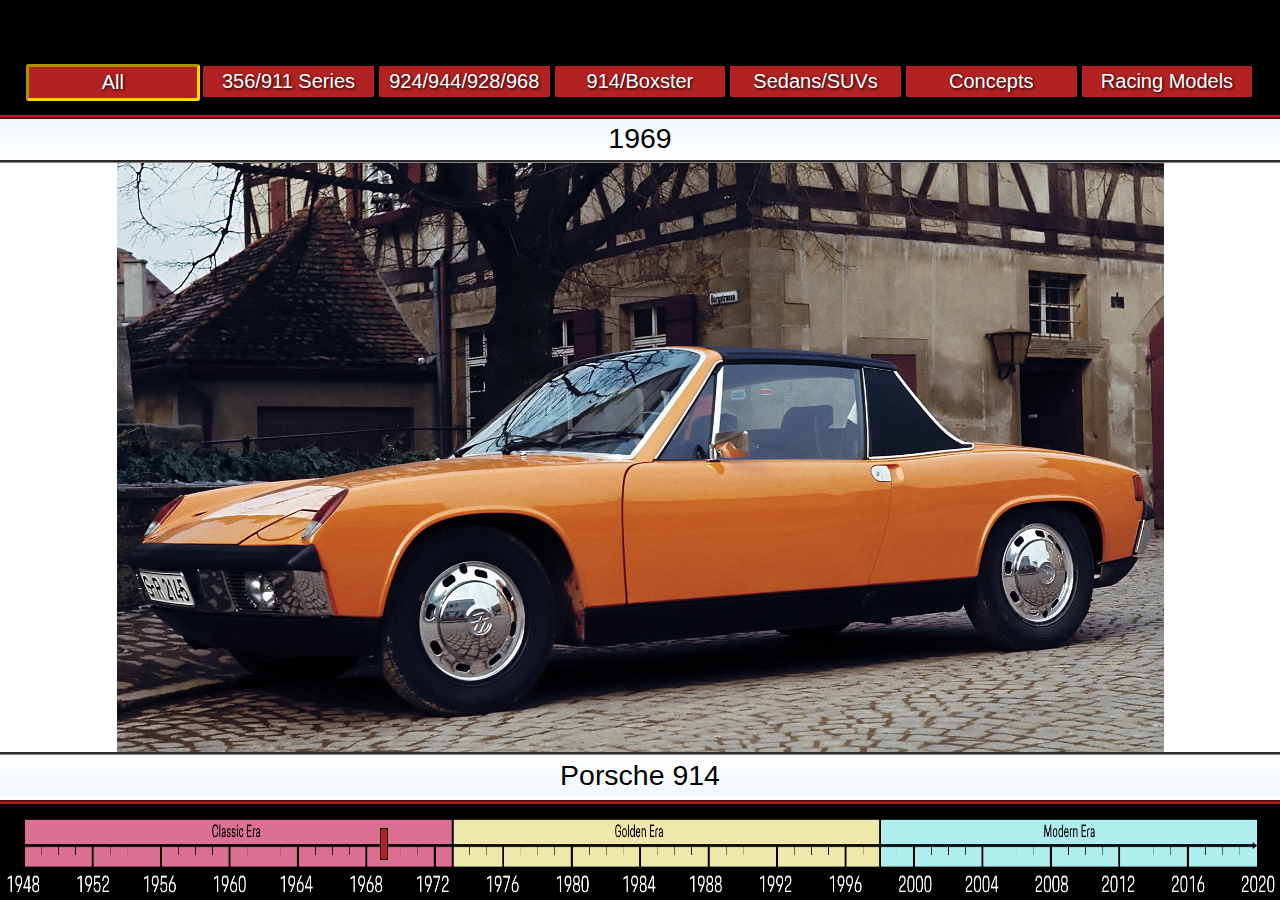
==== index.html @ e12a99b2 "Timeline works now! Also has UI fixes. Family buttons ontop left to do." ====
<!DOCTYPE html>
<html>
    <head>
        <title>GPRB Porsche Chronicle</title>
        <link rel="stylesheet" type="text/css" href="css/index.css">
        <script type="text/javascript" src="js/timeline.js"></script>
    </head>
    
    <body>
        <div class="nav">
            <div class="banner">
                
            </div>
            
            <div class="porsche-models">
                <ul class="nav-models">
                    <li class="porsche-model-family">
                        <a href="#"><span class="porscheButton selectedFamily" id="buttonAll"></span></a>
                    </li>
                    <li class="porsche-model-family">
                        <a href="#"><span class="porscheButton" id="button911"></span></a>
                    </li>
                    <li class="porsche-model-family">
                        <a href="#"><span class="porscheButton" id="button944"></span></a>
                    </li>
                    <li class="porsche-model-family">
                        <a href="#"><span class="porscheButton" id="buttonBoxster"></span></a>
                    </li>
                    <li class="porsche-model-family">
                        <a href="#"><span class="porscheButton" id="buttonSUVs"></span></a>
                    </li>
                    <li class="porsche-model-family">
                        <a href="#"><span class="porscheButton" id="buttonConcepts"></span></a>
                    </li>
                    <li class="porsche-model-family">
                        <a href="#"><span class="porscheButton" id="buttonRacing"></span></a>
                    </li>
                </ul>
            </div>
        </div>
        
        <div class="content">
             <div class="porscheName" id="porscheNameTop">
                 <p id="porscheYear"></p>
             </div>
             <div class="porscheThumbnail">
                 <div class="porscheImageContainer" id="porscheImageContainer">
                 </div>
             </div>
             <div class="porscheName" id="porscheNameBottom">
                 <div class="tableWrapper">
                     <p class="porscheArrowsLeft upArrows" id="arrowUp">▲</p><p class="porscheArrowsLeft downArrows" id="arrowDown">▼</p>
                     <p id="porscheModel"></p>
                     <p class="porscheArrowsRight upArrows" id="arrowUp">▲</p><p class="porscheArrowsRight downArrows" id="arrowDown">▼</p>
                 </div>
            </div>
        </div>
        
        <div class="bottomOfPage">
            <div class="slideContainer">
                <input type="range" min="0" max="72" value="0" class="slider" id="yearSelector">
            </div>
        </div>
    </body>
</html>
---- css/index.css ----
/* wide scale elements that cover the entire page */

html, body {
    height: 99.1%;
    max-width: 100%;
    min-height: 620px;
    min-width: 900px;
}

body {
    /*background-image: url("../images/gradient-bg.jpg");*/
    font-family: "Helvetica", "Arial", sans-serif;
    background: black;
    background-repeat: no-repeat;
    background-size: cover;
    padding: 0;
    margin: 0;
}

/* navbar and banner */

.nav {
    background-color: black;
    background-color: black;
    border-bottom: 4px ridge firebrick;
}

/* the ul is set to display: flex, and li set to display: table-cell with margin: auto. This is how the list spans 100% width on screen. */
.nav-models {
    display: flex;
    padding: 0 30px 0 30px;
    margin: 10px;
    list-style: none;
}

.nav-models li {
    display: table-cell;
    width: 14.2%;
    margin: 4px auto;
}

.nav-models li a {
    color: white;
    text-shadow: 1px 1px 3px black;
    text-decoration: none;
}

.banner {
    height: 50px;
    /*background-image: url("../images/gradient-bg.jpg");*/
    opacity: 95%;
}

.porsche-model-family .selectedFamily {
    border: 3px inset gold;
}

/* adds the names to the buttons at the top of the screen */

#buttonAll:before {
    content: "All";
}

#button911:before {
    content: "356/911 Series";
}

#button944:before {
    content: "924/944/928/968";
}

#buttonBoxster:before {
    content: "914/Boxster/Cayman";
}

#buttonSUVs:before {
    content: "Sedans/SUVs";
}

#buttonConcepts:before {
    content: "Porsche Concepts";
}

#buttonRacing:before {
    content: "Racing Models";
}

/* Porsche timeline */

.bottomOfPage {
    border-top: 4px groove firebrick;
    padding-top: 15px;
    margin-top: 0px;
}

.slideContainer {
    display: flex;
    width: 97%;
    height: 80px;
    min-height: 80px;
    max-height: 80px;
    margin: auto;
    background-image: url(../images/timeline.png);
    background-size: 100% 100%;
    background-repeat: no-repeat;
}

.slider {
    -webkit-appearance: none;
    appearance: none;
    width: 96.7%;
    height: 50px;
    outline: none;
    margin: auto;
    background: none;
    position: relative;
    bottom: 14px;
    -webkit-transition: .1s;
    transition: background .1s;
}

.slider:hover {
    background: rgba(1, 1, 1, 0.20);
}

/* this is the part of the slider you can click and move */
.slider::-webkit-slider-thumb {
    -webkit-appearance: none;
    appearance: none;
    width: 8px;
    height: 32px;
    margin-bottom: 1px;
    background: firebrick;
    cursor: pointer;
    border: 1px solid black;
}

.slider::-moz-range-thumb {
    width: 6px;
    height: 25px;
    background: firebrick;
    cursor: pointer;
}

.slider:hover::-webkit-slider-thumb {
    background: white;
    border: 1px solid white;
}

/* content area, the major visible part of the webpage */

.content {
    height: 77%;
    background-color: white;
}

.porscheThumbnail {
    height: 88%;
    margin: auto;
}

.porscheImageContainer {
    height: 98.9%;
    background-image: url("../images/911_997.jpg");
    background-size: contain;
    background-position: center;
    background-repeat: no-repeat;
    border-top: 3px groove gray;
    border-bottom: 3px groove gray;
}

.porscheName {
    display: flex;
    height: 6%;
    text-align: center;
    font-size: 1.78em;
    text-shadow: 1px 1px 3px white;
}

#porscheNameTop {
    background-image: linear-gradient(aliceblue, white);
}

#porscheNameBottom {
    background-image: linear-gradient(white, aliceblue);
}

.porscheName p {
    margin: 0;
    padding: 0;
}

#porscheYear {
    margin: auto;
    padding-bottom: 1px;
}

#porscheModel {
    display: inline-block;
    padding-top: 4px;
}

/* table items for the bottom bar of the content area */

.tableWrapper {
    margin: auto;
    display: table-cell;
    width: 1025px;
    height: 44px;
}

.tableWrapper .porscheArrowsLeft, .tableWrapper .porscheArrowsRight {
    background: lightgray;
    height: 85%;
}

.tableWrapper .porscheArrowsLeft {
    float: left;
    padding: 5px 10px 0 10px;
    margin: 0 20px 0 0;
}

.tableWrapper .porscheArrowsRight {
    float: right;
    padding: 5px 10px 0 10px;
    margin: 0 0 0 20px;
}

.upArrows, .downArrows {
    opacity: .4;
    -webkit-transition: .1s;
    transition: opacity .1s;
    display: none;
}

.upArrows:hover, .downArrows:hover {
    opacity: 1;
    cursor: pointer;
    background: gray;
}

.upArrows:active, .downArrows:active {
    transform: translateY(2px);
}

/* buttons and other smaller items */

.porscheButton {
    display: block;
    padding: 4px 0 4px 0;
    font-size: 1.25em;
    text-align: center;
    background: firebrick;
    border: 2px solid black;
    border-radius: 3px;
}

.porscheButton:hover {
    background-color: darkred;
    transform: translateY(2px);
}

.porscheButton:active {
    transform: translateY(4px);
}

/* media queries */
/* ones that adjust the central content based on current viewport height, the base one handles low verticality badly */
@media all and (max-height: 900px) {
    .porscheThumbnail {
        height: 87.5%;
    }
}

@media all and (max-height: 840px) {
    .porscheThumbnail {
        height: 88%;
    }
    .porscheName {
        height: 5.9%;
    }
    #porscheModel {
        padding-top: 4px;
    }
    .tableWrapper .porscheArrowsLeft, .tableWrapper .porscheArrowsRight {
        font-size: 0.88em;
        height: 74%;
    }
    .porscheName p {
        font-size: 0.9em;
    }
}

@media all and (max-height: 800px) {
    .porscheThumbnail {
        height: 87.5%;
    }
}

@media all and (max-height: 730px) {
    .porscheThumbnail {
        height: 88%;
    }
    .porscheName {
        height: 5.8%;
    }
    #porscheModel {
        padding-top: 0;
        transform: translateY(-2px);
    }
    .tableWrapper .porscheArrowsLeft, .tableWrapper .porscheArrowsRight {
        font-size: 0.75em;
        height: 85%;
    }
    .porscheName p {
        font-size: 0.8em;
    }
    .tableWrapper {
        height: 33px;
    }
}

@media all and (max-height: 660px) {
    .porscheThumbnail {
        height: 87.2%;
    }
}

/* ones that adjust content based on the screen's width */

@media all and (max-width: 1500px) {
    #buttonBoxster:before {
        content: "914/Boxster";
    }
}

@media all and (max-width: 1350px) {
    #buttonConcepts:before {
        content: "Concepts";
    }
    .nav-models {
        padding: 0 15px 0 15px;
    }
    .slideContainer {
        width: 100%;
    }
}

@media all and (max-width: 1250px) {
    #button911:before {
        content:"356/911";
    }
    #button944:before {
        content:"944/928";
    }
    #buttonSUVs:before {
        content:"Sedan/SUV";
    }
    #buttonRacing:before {
        content: "Racing";
    }
}
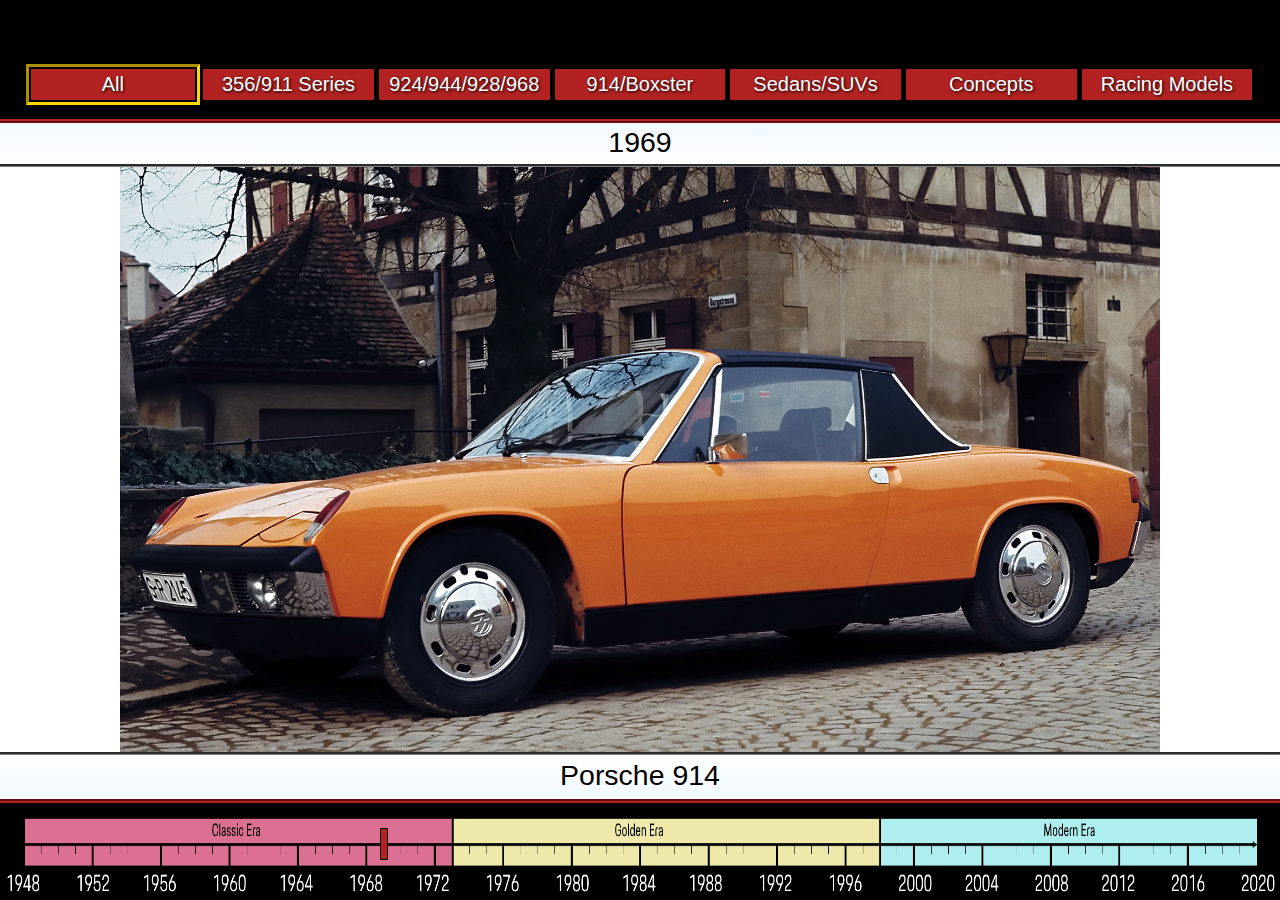
==== commit 0ad5db9d: "All UI elements now functional, added another 3 example cars." ====
--- a/index.html
+++ b/index.html
@@ -15,25 +15,25 @@
             <div class="porsche-models">
                 <ul class="nav-models">
                     <li class="porsche-model-family">
-                        <a href="#"><span class="porscheButton selectedFamily" id="buttonAll"></span></a>
+                        <p class="porscheFamilyButton selectedFamily" id="all"><span class="porscheButton" id="buttonAll"></span></p>
                     </li>
                     <li class="porsche-model-family">
-                        <a href="#"><span class="porscheButton" id="button911"></span></a>
+                        <p class="porscheFamilyButton" id="911"><span class="porscheButton" id="button911"></span></p>
                     </li>
                     <li class="porsche-model-family">
-                        <a href="#"><span class="porscheButton" id="button944"></span></a>
+                        <p class="porscheFamilyButton" id="944"><span class="porscheButton" id="button944"></span></p>
                     </li>
                     <li class="porsche-model-family">
-                        <a href="#"><span class="porscheButton" id="buttonBoxster"></span></a>
+                        <p class="porscheFamilyButton" id="boxster"><span class="porscheButton" id="buttonBoxster"></span></p>
                     </li>
                     <li class="porsche-model-family">
-                        <a href="#"><span class="porscheButton" id="buttonSUVs"></span></a>
+                        <p class="porscheFamilyButton" id="suv"><span class="porscheButton" id="buttonSUVs"></span></p>
                     </li>
                     <li class="porsche-model-family">
-                        <a href="#"><span class="porscheButton" id="buttonConcepts"></span></a>
+                        <p class="porscheFamilyButton" id="concept"><span class="porscheButton" id="buttonConcepts"></span></p>
                     </li>
                     <li class="porsche-model-family">
-                        <a href="#"><span class="porscheButton" id="buttonRacing"></span></a>
+                        <p class="porscheFamilyButton" id="racing"><span class="porscheButton" id="buttonRacing"></span></p>
                     </li>
                 </ul>
             </div>
@@ -49,9 +49,9 @@
              </div>
              <div class="porscheName" id="porscheNameBottom">
                  <div class="tableWrapper">
-                     <p class="porscheArrowsLeft upArrows" id="arrowUp">▲</p><p class="porscheArrowsLeft downArrows" id="arrowDown">▼</p>
+                     <p class="porscheArrowsLeft downArrows" id="arrowDown">▼</p><p class="porscheArrowsLeft upArrows" id="arrowUp">▲</p>
                      <p id="porscheModel"></p>
-                     <p class="porscheArrowsRight upArrows" id="arrowUp">▲</p><p class="porscheArrowsRight downArrows" id="arrowDown">▼</p>
+                     <p class="porscheArrowsRight downArrows" id="arrowDown">▼</p><p class="porscheArrowsRight upArrows" id="arrowUp">▲</p>
                  </div>
             </div>
         </div>
--- a/css/index.css
+++ b/css/index.css
@@ -39,20 +39,18 @@
     margin: 4px auto;
 }
 
-.nav-models li a {
+.nav-models li p {
     color: white;
     text-shadow: 1px 1px 3px black;
     text-decoration: none;
+    margin: 0;
+    margin-top: 3px;
 }
 
 .banner {
     height: 50px;
     /*background-image: url("../images/gradient-bg.jpg");*/
     opacity: 95%;
-}
-
-.porsche-model-family .selectedFamily {
-    border: 3px inset gold;
 }
 
 /* adds the names to the buttons at the top of the screen */
@@ -121,6 +119,7 @@
 
 .slider:hover {
     background: rgba(1, 1, 1, 0.20);
+    cursor: pointer;
 }
 
 /* this is the part of the slider you can click and move */
@@ -150,7 +149,7 @@
 /* content area, the major visible part of the webpage */
 
 .content {
-    height: 77%;
+    height: 76.5%;
     background-color: white;
 }
 
@@ -257,11 +256,24 @@
 
 .porscheButton:hover {
     background-color: darkred;
+}
+
+.porscheFamilyButton:hover {
     transform: translateY(2px);
-}
-
-.porscheButton:active {
+    cursor: pointer;
+}
+
+.porscheFamilyButton:active {
     transform: translateY(4px);
+}
+
+.porsche-model-family .selectedFamily {
+    border: 3px inset gold;
+    margin-top: 0;
+}
+
+.porsche-model-family .selectedFamily:active {
+    border: 3px inset goldenrod;
 }
 
 /* media queries */
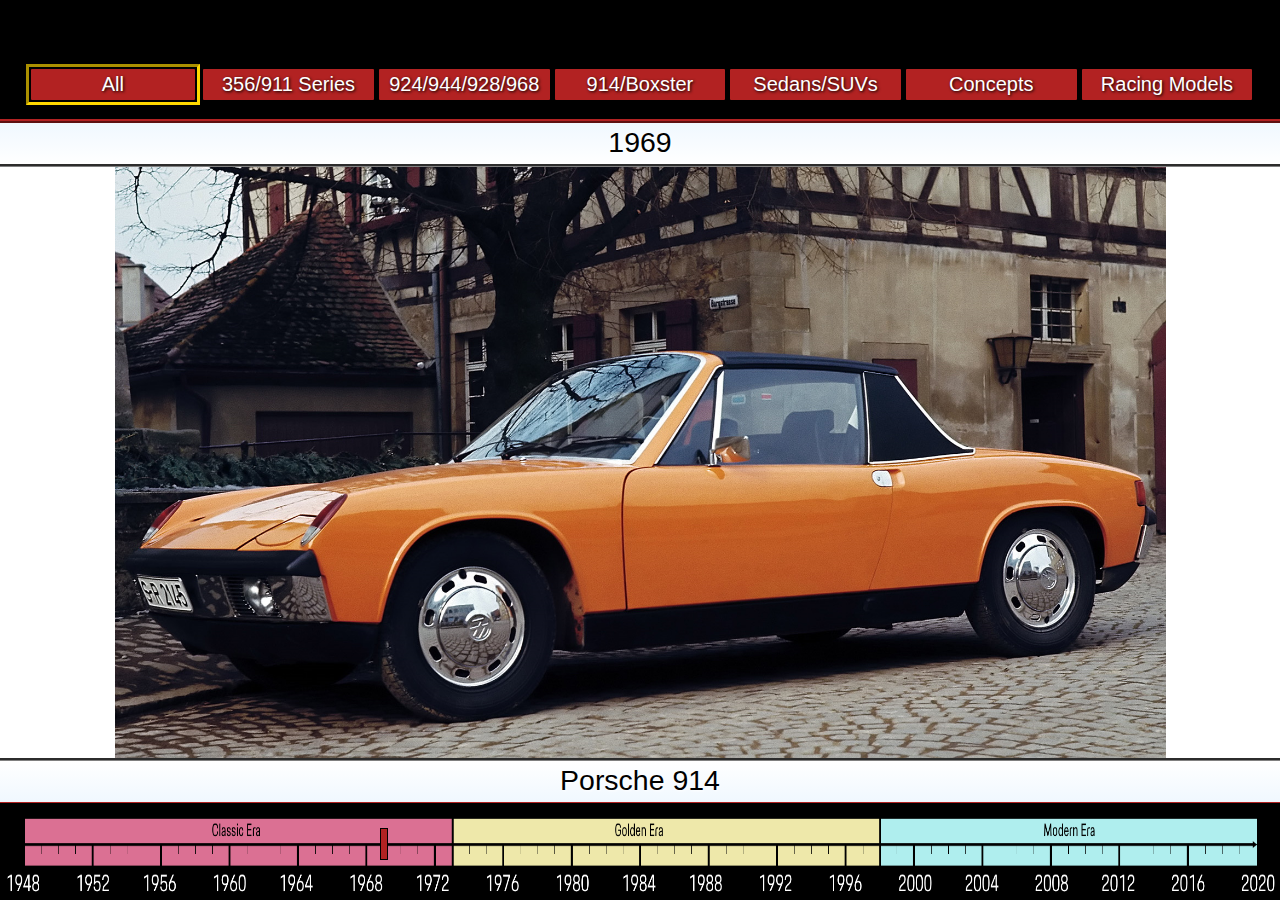
==== commit 6d0ec735: "Parts of code refactored, the up/down buttons now function intuitively. 6+ hours of animating has le" ====
--- a/index.html
+++ b/index.html
@@ -5,13 +5,13 @@
         <link rel="stylesheet" type="text/css" href="css/index.css">
         <script type="text/javascript" src="js/timeline.js"></script>
     </head>
-    
+
     <body>
         <div class="nav">
             <div class="banner">
-                
+
             </div>
-            
+
             <div class="porsche-models">
                 <ul class="nav-models">
                     <li class="porsche-model-family">
@@ -38,24 +38,30 @@
                 </ul>
             </div>
         </div>
-        
+
         <div class="content">
-             <div class="porscheName" id="porscheNameTop">
-                 <p id="porscheYear"></p>
-             </div>
-             <div class="porscheThumbnail">
-                 <div class="porscheImageContainer" id="porscheImageContainer">
-                 </div>
-             </div>
-             <div class="porscheName" id="porscheNameBottom">
-                 <div class="tableWrapper">
-                     <p class="porscheArrowsLeft downArrows" id="arrowDown">▼</p><p class="porscheArrowsLeft upArrows" id="arrowUp">▲</p>
-                     <p id="porscheModel"></p>
-                     <p class="porscheArrowsRight downArrows" id="arrowDown">▼</p><p class="porscheArrowsRight upArrows" id="arrowUp">▲</p>
-                 </div>
+            <div class="porscheName" id="porscheNameTop">
+                <p id="porscheYear"></p>
+            </div>
+            <div class="porscheThumbnail">
+                <div class="porscheImageContainer" id="porscheImageContainer">
+                </div>
+            </div>
+            <div class="porscheName" id="porscheNameBottom">
+                <div class="tableWrapper">
+                    <div id="arrowsContainerLeft">
+                        <p class="porscheArrowsLeft downArrows" id="arrowDown">▼</p>
+                        <p class="porscheArrowsLeft upArrows" id="arrowUp">▲</p>
+                    </div>
+                    <p id="porscheModel"></p>
+                    <div id="arrowsContainerRight">
+                        <p class="porscheArrowsRight downArrows" id="arrowDown">▼</p>
+                        <p class="porscheArrowsRight upArrows" id="arrowUp">▲</p>
+                    </div>
+                </div>
             </div>
         </div>
-        
+
         <div class="bottomOfPage">
             <div class="slideContainer">
                 <input type="range" min="0" max="72" value="0" class="slider" id="yearSelector">
--- a/css/index.css
+++ b/css/index.css
@@ -4,7 +4,7 @@
     height: 99.1%;
     max-width: 100%;
     min-height: 620px;
-    min-width: 900px;
+    min-width: 1075px;
 }
 
 body {
@@ -146,26 +146,42 @@
     border: 1px solid white;
 }
 
+.slider:active::-webkit-slider-thumb {
+    background: lightgray;
+    border: 1px solid firebrick;
+}
+
 /* content area, the major visible part of the webpage */
 
 .content {
     height: 76.5%;
     background-color: white;
+    position: relative;
 }
 
 .porscheThumbnail {
-    height: 88%;
-    margin: auto;
+    height: 87.15%;
+    display: flex;
+    justify-content: center;
+    align-items: center;
+    border-top: 3px groove gray;
+    border-bottom: 3px groove gray;
 }
 
 .porscheImageContainer {
-    height: 98.9%;
+    height: 100%;
+    width: 100%;
+    position: relative;
     background-image: url("../images/911_997.jpg");
     background-size: contain;
     background-position: center;
     background-repeat: no-repeat;
-    border-top: 3px groove gray;
-    border-bottom: 3px groove gray;
+    left: 0%;
+    -webkit-transition: left 1.4s ease-in;
+    -moz-transition: left 1.4s ease-in;
+    -ms-transition: left 1.4s ease-in;
+    -o-transition: left 1.4s ease-in;
+    transition: left 1.4s ease-in;
 }
 
 .porscheName {
@@ -174,6 +190,12 @@
     text-align: center;
     font-size: 1.78em;
     text-shadow: 1px 1px 3px white;
+    -webkit-transition: opacity 1.4s ease-in;
+    -moz-transition: opacity 1.4s ease-in;
+    -ms-transition: opacity 1.4s ease-in;
+    -o-transition: opacity 1.4s ease-in;
+    transition: opacity 1.4s ease-in;
+    opacity: 1;
 }
 
 #porscheNameTop {
@@ -196,7 +218,21 @@
 
 #porscheModel {
     display: inline-block;
-    padding-top: 4px;
+    padding-top: 3px;
+}
+
+/* content area animations for the image and text */
+
+.animationImageThrowLeft {
+    left: -101%;
+}
+
+.animationImageThrowRight {
+    left: 101%;
+}
+
+.animationTextThrow {
+    opacity: 0;
 }
 
 /* table items for the bottom bar of the content area */
@@ -208,20 +244,33 @@
     height: 44px;
 }
 
+#arrowsContainerLeft, #arrowsContainerRight {
+    height: 44px;
+}
+
+#arrowsContainerLeft {
+    float: left;
+}
+
+#arrowsContainerRight {
+    float: right;
+}
+
 .tableWrapper .porscheArrowsLeft, .tableWrapper .porscheArrowsRight {
+    display: none;
     background: lightgray;
     height: 85%;
 }
 
 .tableWrapper .porscheArrowsLeft {
     float: left;
-    padding: 5px 10px 0 10px;
+    padding: 4px 10px 0 10px;
     margin: 0 20px 0 0;
 }
 
 .tableWrapper .porscheArrowsRight {
     float: right;
-    padding: 5px 10px 0 10px;
+    padding: 4px 10px 0 10px;
     margin: 0 0 0 20px;
 }
 
@@ -282,6 +331,11 @@
     .porscheThumbnail {
         height: 87.5%;
     }
+    .tableWrapper {
+        width: 75%;
+        max-width: 1025px;
+        min-width: 900px; 
+    }
 }
 
 @media all and (max-height: 840px) {
@@ -320,6 +374,9 @@
         padding-top: 0;
         transform: translateY(-2px);
     }
+    #arrowsContainerLeft, #arrowsContainerRight {
+        height: 33px;
+    }
     .tableWrapper .porscheArrowsLeft, .tableWrapper .porscheArrowsRight {
         font-size: 0.75em;
         height: 85%;
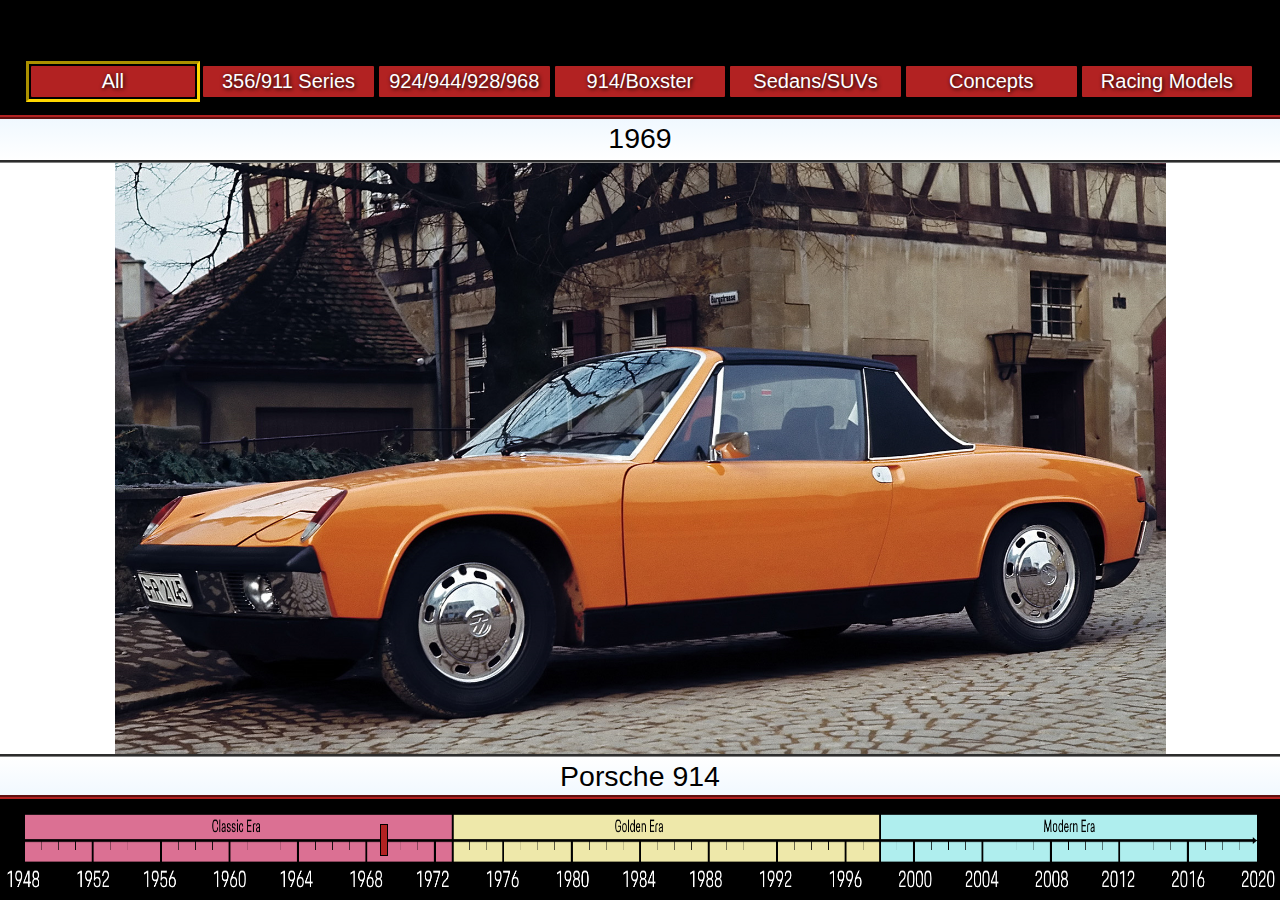
==== commit 46bb5e57: "Upgraded UI, Refactored loadPorsches and .draw() functions." ====
--- a/index.html
+++ b/index.html
@@ -44,19 +44,18 @@
                 <p id="porscheYear"></p>
             </div>
             <div class="porscheThumbnail">
-                <div class="porscheImageContainer" id="porscheImageContainer">
-                </div>
+                <div class="porscheImageContainer" id="porscheImageContainer"></div>
             </div>
             <div class="porscheName" id="porscheNameBottom">
                 <div class="tableWrapper">
                     <div id="arrowsContainerLeft">
-                        <p class="porscheArrowsLeft downArrows" id="arrowDown">▼</p>
-                        <p class="porscheArrowsLeft upArrows" id="arrowUp">▲</p>
+                        <p class="porscheArrowsLeft downArrows" id="arrowDown">&#11206</p>
+                        <p class="porscheArrowsLeft upArrows" id="arrowUp">&#11205</p>
                     </div>
                     <p id="porscheModel"></p>
                     <div id="arrowsContainerRight">
-                        <p class="porscheArrowsRight downArrows" id="arrowDown">▼</p>
-                        <p class="porscheArrowsRight upArrows" id="arrowUp">▲</p>
+                        <p class="porscheArrowsRight downArrows" id="arrowDown">&#11206</p>
+                        <p class="porscheArrowsRight upArrows" id="arrowUp">&#11205</p>
                     </div>
                 </div>
             </div>
--- a/css/index.css
+++ b/css/index.css
@@ -30,6 +30,7 @@
     display: flex;
     padding: 0 30px 0 30px;
     margin: 10px;
+    margin-bottom: 11px;
     list-style: none;
 }
 
@@ -41,10 +42,9 @@
 
 .nav-models li p {
     color: white;
-    text-shadow: 1px 1px 3px black;
+    text-shadow: 1px 1px 4px black;
     text-decoration: none;
     margin: 0;
-    margin-top: 3px;
 }
 
 .banner {
@@ -144,11 +144,13 @@
 .slider:hover::-webkit-slider-thumb {
     background: white;
     border: 1px solid white;
+    box-shadow: 0 0 16px white;
 }
 
 .slider:active::-webkit-slider-thumb {
-    background: lightgray;
-    border: 1px solid firebrick;
+    background: sienna;
+    border: 1px solid black;
+    box-shadow: 0 0 2px black;
 }
 
 /* content area, the major visible part of the webpage */
@@ -156,7 +158,6 @@
 .content {
     height: 76.5%;
     background-color: white;
-    position: relative;
 }
 
 .porscheThumbnail {
@@ -242,6 +243,7 @@
     display: table-cell;
     width: 1025px;
     height: 44px;
+    overflow: hidden;
 }
 
 #arrowsContainerLeft, #arrowsContainerRight {
@@ -256,39 +258,44 @@
     float: right;
 }
 
-.tableWrapper .porscheArrowsLeft, .tableWrapper .porscheArrowsRight {
-    display: none;
+.tableWrapper .porscheArrowsLeft {
+    float: left;
+    margin: 0 20px 0 0;
+}
+
+.tableWrapper .porscheArrowsRight {
+    float: right;
+    margin: 0 0 0 20px;
+}
+
+.tableWrapper .upArrows, .tableWrapper .downArrows {
+    opacity: .4;
     background: lightgray;
     height: 85%;
-}
-
-.tableWrapper .porscheArrowsLeft {
-    float: left;
-    padding: 4px 10px 0 10px;
-    margin: 0 20px 0 0;
-}
-
-.tableWrapper .porscheArrowsRight {
-    float: right;
-    padding: 4px 10px 0 10px;
-    margin: 0 0 0 20px;
-}
-
-.upArrows, .downArrows {
-    opacity: .4;
+    display: block;
+    margin-top: -5px;
+    font-size: 1.25em;
     -webkit-transition: .1s;
     transition: opacity .1s;
-    display: none;
+}
+
+.tableWrapper .upArrows {
+    padding: 5px 10px 4px 10px;
+}
+
+.tableWrapper .downArrows {
+    padding: 0 10px 9px 10px;
 }
 
 .upArrows:hover, .downArrows:hover {
     opacity: 1;
     cursor: pointer;
-    background: gray;
+    background: silver;
 }
 
 .upArrows:active, .downArrows:active {
     transform: translateY(2px);
+    background: dimgray;
 }
 
 /* buttons and other smaller items */
@@ -301,28 +308,51 @@
     background: firebrick;
     border: 2px solid black;
     border-radius: 3px;
+    -webkit-transition: all 0.15s ease-out;
+    -moz-transition: all 0.15s ease-out;
+    -ms-transition: all 0.15s ease-out;
+    -o-transition: all 0.15s ease-out;
+    transition: all 0.15s ease-out;
 }
 
 .porscheButton:hover {
-    background-color: darkred;
-}
-
-.porscheFamilyButton:hover {
+    background: rgb(255,238,0);
+    box-shadow: 0 0 7px white;
+    letter-spacing: 0.6px;
+    cursor: pointer;
+}
+
+.porscheButton:active {
+    background: sienna;
+    box-shadow: 0 0 0 white;
+    letter-spacing: 0.6px;
+    -webkit-transition: none;
+    -moz-transition: none;
+    -ms-transition: none;
+    -o-transition: none;
+    transition: none;
+}
+
+.porscheFamilyButton:active {
     transform: translateY(2px);
-    cursor: pointer;
-}
-
-.porscheFamilyButton:active {
-    transform: translateY(4px);
+}
+
+.porsche-model-family {
+    height: 36px;
+    -webkit-transition: width 0.2s ease-in;
+    -moz-transition: width 0.2s ease-in;
+    -ms-transition: width 0.2s ease-in;
+    -o-transition: width 0.2s ease-in;
+    transition: width 0.2s ease-in;
 }
 
 .porsche-model-family .selectedFamily {
     border: 3px inset gold;
-    margin-top: 0;
+    margin-top: -3px;
 }
 
 .porsche-model-family .selectedFamily:active {
-    border: 3px inset goldenrod;
+    border: 3px inset darkgoldenrod;
 }
 
 /* media queries */
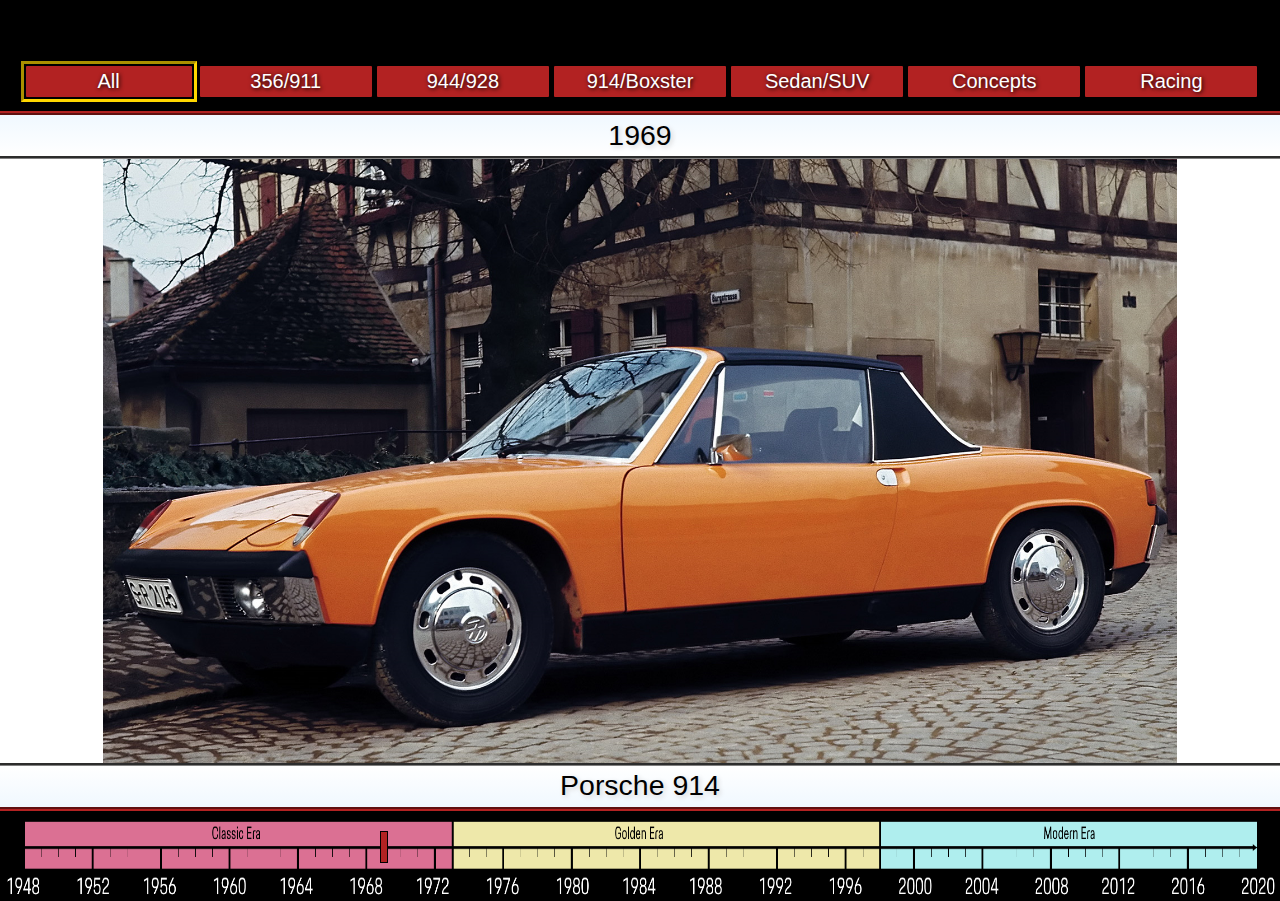
==== commit d96c1b87: "Numerous CSS improvements in the bottom navigation bars." ====
--- a/index.html
+++ b/index.html
@@ -60,6 +60,9 @@
                 </div>
             </div>
         </div>
+        
+        <div class="bottomBorderLine">
+        </div>
 
         <div class="bottomOfPage">
             <div class="slideContainer">
--- a/css/index.css
+++ b/css/index.css
@@ -30,7 +30,7 @@
     display: flex;
     padding: 0 30px 0 30px;
     margin: 10px;
-    margin-bottom: 11px;
+    margin-bottom: 7px;
     list-style: none;
 }
 
@@ -84,12 +84,6 @@
 }
 
 /* Porsche timeline */
-
-.bottomOfPage {
-    border-top: 4px groove firebrick;
-    padding-top: 15px;
-    margin-top: 0px;
-}
 
 .slideContainer {
     display: flex;
@@ -113,8 +107,11 @@
     background: none;
     position: relative;
     bottom: 14px;
-    -webkit-transition: .1s;
-    transition: background .1s;
+    -webkit-transition: background 0.15s ease-out;
+    -moz-transition: background 0.15s ease-out;
+    -ms-transition: background 0.15s ease-out;
+    -o-transition: background 0.15s ease-out;
+    transition: background 0.15s ease-out;
 }
 
 .slider:hover {
@@ -132,36 +129,58 @@
     background: firebrick;
     cursor: pointer;
     border: 1px solid black;
+    -webkit-transition: all 0.15s ease-out;
+    -moz-transition: all 0.15s ease-out;
+    -ms-transition: all 0.15s ease-out;
+    -o-transition: all 0.15s ease-out;
+    transition: all 0.15s ease-out;
 }
 
 .slider::-moz-range-thumb {
-    width: 6px;
-    height: 25px;
+    -webkit-appearance: none;
+    appearance: none;
+    width: 8px;
+    height: 32px;
+    margin-bottom: 1px;
     background: firebrick;
     cursor: pointer;
+    border: 1px solid black;
+    -webkit-transition: all 0.15s ease-out;
+    -moz-transition: all 0.15s ease-out;
+    -ms-transition: all 0.15s ease-out;
+    -o-transition: all 0.15s ease-out;
+    transition: all 0.15s ease-out;
 }
 
 .slider:hover::-webkit-slider-thumb {
     background: white;
     border: 1px solid white;
     box-shadow: 0 0 16px white;
+    transform: scale(1.08);
 }
 
 .slider:active::-webkit-slider-thumb {
     background: sienna;
     border: 1px solid black;
     box-shadow: 0 0 2px black;
+    transform: scale(1.0);
+    -webkit-transition: all 0s ease-out;
+    -moz-transition: all 0s ease-out;
+    -ms-transition: all 0s ease-out;
+    -o-transition: all 0s ease-out;
+    transition: all 0s ease-out;
 }
 
 /* content area, the major visible part of the webpage */
+/* Includes the car's image, the top bar with the car's model year, and the bottom vertical navigation bar/model name combo. */
 
 .content {
-    height: 76.5%;
+    height: 78%;
     background-color: white;
 }
 
 .porscheThumbnail {
-    height: 87.15%;
+    height: 87.5%;
     display: flex;
     justify-content: center;
     align-items: center;
@@ -187,16 +206,17 @@
 
 .porscheName {
     display: flex;
+    justify-content: center;
+    align-items: center;
     height: 6%;
-    text-align: center;
     font-size: 1.78em;
-    text-shadow: 1px 1px 3px white;
+    opacity: 1;
+    text-shadow: 2px 2px 5px lightgray;
     -webkit-transition: opacity 1.4s ease-in;
     -moz-transition: opacity 1.4s ease-in;
     -ms-transition: opacity 1.4s ease-in;
     -o-transition: opacity 1.4s ease-in;
     transition: opacity 1.4s ease-in;
-    opacity: 1;
 }
 
 #porscheNameTop {
@@ -207,19 +227,23 @@
     background-image: linear-gradient(white, aliceblue);
 }
 
-.porscheName p {
-    margin: 0;
-    padding: 0;
-}
-
-#porscheYear {
+#porscheYear, #porscheModel {
     margin: auto;
+}
+
+#porscheModel {
     padding-bottom: 1px;
 }
 
-#porscheModel {
-    display: inline-block;
-    padding-top: 3px;
+.bottomBorderLine {
+    height: 3px;
+    background: aliceblue;
+    border-bottom: 4px groove firebrick;
+}
+
+.bottomOfPage {
+    padding-top: 10px;
+    margin-top: 0px;
 }
 
 /* content area animations for the image and text */
@@ -237,65 +261,82 @@
 }
 
 /* table items for the bottom bar of the content area */
+/* The bottom bar displays the porsche's model name and vertical navigation buttons */
 
 .tableWrapper {
     margin: auto;
-    display: table-cell;
-    width: 1025px;
-    height: 44px;
+    display: flex;
+    justify-content: center;
+    align-items: center;
+    width: 54.5%;
+    min-width: 1024px;
+    height: 100%;
     overflow: hidden;
 }
 
+.tableWrapper .upArrows, .tableWrapper .downArrows {
+    display: block;
+    font-size: 1.36em;
+    margin: 0;
+    opacity: 0.4;
+    background: lightgray;
+    padding-left: 10px;
+    padding-right: 10px;
+    -webkit-transition: all 0.15s ease-out;
+    -moz-transition: all 0.15s ease-out;
+    -ms-transition: all 0.15s ease-out;
+    -o-transition: all 0.15s ease-out;
+    transition: all 0.15s ease-out;
+}
+
+.tableWrapper .upArrows {
+    padding-top: 5px;
+}
+
+.tableWrapper .downArrows {
+    padding-bottom: 7px;
+}
+
 #arrowsContainerLeft, #arrowsContainerRight {
-    height: 44px;
-}
-
-#arrowsContainerLeft {
+    display: flex;
+    justify-content: center;
+    align-items: center;
+    height: 100%;
+}
+
+#arrowsContainerLeft, .tableWrapper .porscheArrowsLeft {
     float: left;
 }
 
-#arrowsContainerRight {
+#arrowsContainerRight, .tableWrapper .porscheArrowsRight {
     float: right;
 }
 
-.tableWrapper .porscheArrowsLeft {
-    float: left;
-    margin: 0 20px 0 0;
-}
-
-.tableWrapper .porscheArrowsRight {
-    float: right;
-    margin: 0 0 0 20px;
-}
-
-.tableWrapper .upArrows, .tableWrapper .downArrows {
-    opacity: .4;
-    background: lightgray;
-    height: 85%;
-    display: block;
-    margin-top: -5px;
-    font-size: 1.25em;
-    -webkit-transition: .1s;
-    transition: opacity .1s;
-}
-
-.tableWrapper .upArrows {
-    padding: 5px 10px 4px 10px;
-}
-
-.tableWrapper .downArrows {
-    padding: 0 10px 9px 10px;
+#arrowsContainerLeft .upArrows, #arrowsContainerLeft .downArrows {
+    margin-right: 15px;
+    margin-left: 10px;
+}
+
+#arrowsContainerRight .upArrows, #arrowsContainerRight .downArrows {
+    margin-left: 15px;
+    margin-right: 10px;
 }
 
 .upArrows:hover, .downArrows:hover {
     opacity: 1;
     cursor: pointer;
+    transform: scale(1.1);
     background: silver;
 }
 
 .upArrows:active, .downArrows:active {
+    background: dimgray;
     transform: translateY(2px);
-    background: dimgray;
+    -webkit-transition: all 0s ease-out;
+    -moz-transition: all 0s ease-out;
+    -ms-transition: all 0s ease-out;
+    -o-transition: all 0s ease-out;
+    transition: all 0s ease-out;
 }
 
 /* buttons and other smaller items */
@@ -316,7 +357,7 @@
 }
 
 .porscheButton:hover {
-    background: rgb(255,238,0);
+    background: rgb(255,246,0);
     box-shadow: 0 0 7px white;
     letter-spacing: 0.6px;
     cursor: pointer;
@@ -357,83 +398,36 @@
 
 /* media queries */
 /* ones that adjust the central content based on current viewport height, the base one handles low verticality badly */
-@media all and (max-height: 900px) {
-    .porscheThumbnail {
-        height: 87.5%;
-    }
-    .tableWrapper {
-        width: 75%;
-        max-width: 1025px;
-        min-width: 900px; 
-    }
-}
-
 @media all and (max-height: 840px) {
-    .porscheThumbnail {
-        height: 88%;
-    }
-    .porscheName {
-        height: 5.9%;
-    }
-    #porscheModel {
-        padding-top: 4px;
-    }
-    .tableWrapper .porscheArrowsLeft, .tableWrapper .porscheArrowsRight {
-        font-size: 0.88em;
-        height: 74%;
-    }
+    .porscheName p {
+        font-size: 0.95em;
+    }
+}
+
+@media all and (max-height: 730px) {
     .porscheName p {
         font-size: 0.9em;
     }
 }
 
-@media all and (max-height: 800px) {
-    .porscheThumbnail {
-        height: 87.5%;
-    }
-}
-
-@media all and (max-height: 730px) {
-    .porscheThumbnail {
-        height: 88%;
-    }
-    .porscheName {
-        height: 5.8%;
-    }
-    #porscheModel {
-        padding-top: 0;
-        transform: translateY(-2px);
-    }
-    #arrowsContainerLeft, #arrowsContainerRight {
-        height: 33px;
-    }
-    .tableWrapper .porscheArrowsLeft, .tableWrapper .porscheArrowsRight {
-        font-size: 0.75em;
-        height: 85%;
-    }
-    .porscheName p {
-        font-size: 0.8em;
-    }
-    .tableWrapper {
-        height: 33px;
-    }
-}
-
-@media all and (max-height: 660px) {
-    .porscheThumbnail {
-        height: 87.2%;
-    }
-}
-
 /* ones that adjust content based on the screen's width */
 
-@media all and (max-width: 1500px) {
+@media all and (max-width: 1580px) {
     #buttonBoxster:before {
         content: "914/Boxster";
     }
-}
-
-@media all and (max-width: 1350px) {
+    #buttonConcepts:before {
+        content: "Porsche Concept";
+    }
+    .nav-models {
+        padding: 0 25px 0 25px;
+    }
+    .slideContainer {
+        width: 98%;
+    }
+}
+
+@media all and (max-width: 1380px) {
     #buttonConcepts:before {
         content: "Concepts";
     }
@@ -441,11 +435,11 @@
         padding: 0 15px 0 15px;
     }
     .slideContainer {
-        width: 100%;
-    }
-}
-
-@media all and (max-width: 1250px) {
+        width: 99%;
+    }
+}
+
+@media all and (max-width: 1280px) {
     #button911:before {
         content:"356/911";
     }
@@ -458,4 +452,10 @@
     #buttonRacing:before {
         content: "Racing";
     }
+    .nav-models {
+        padding: 0 10px 0 10px;
+    }
+    .slideContainer {
+        width: 100%;
+    }
 }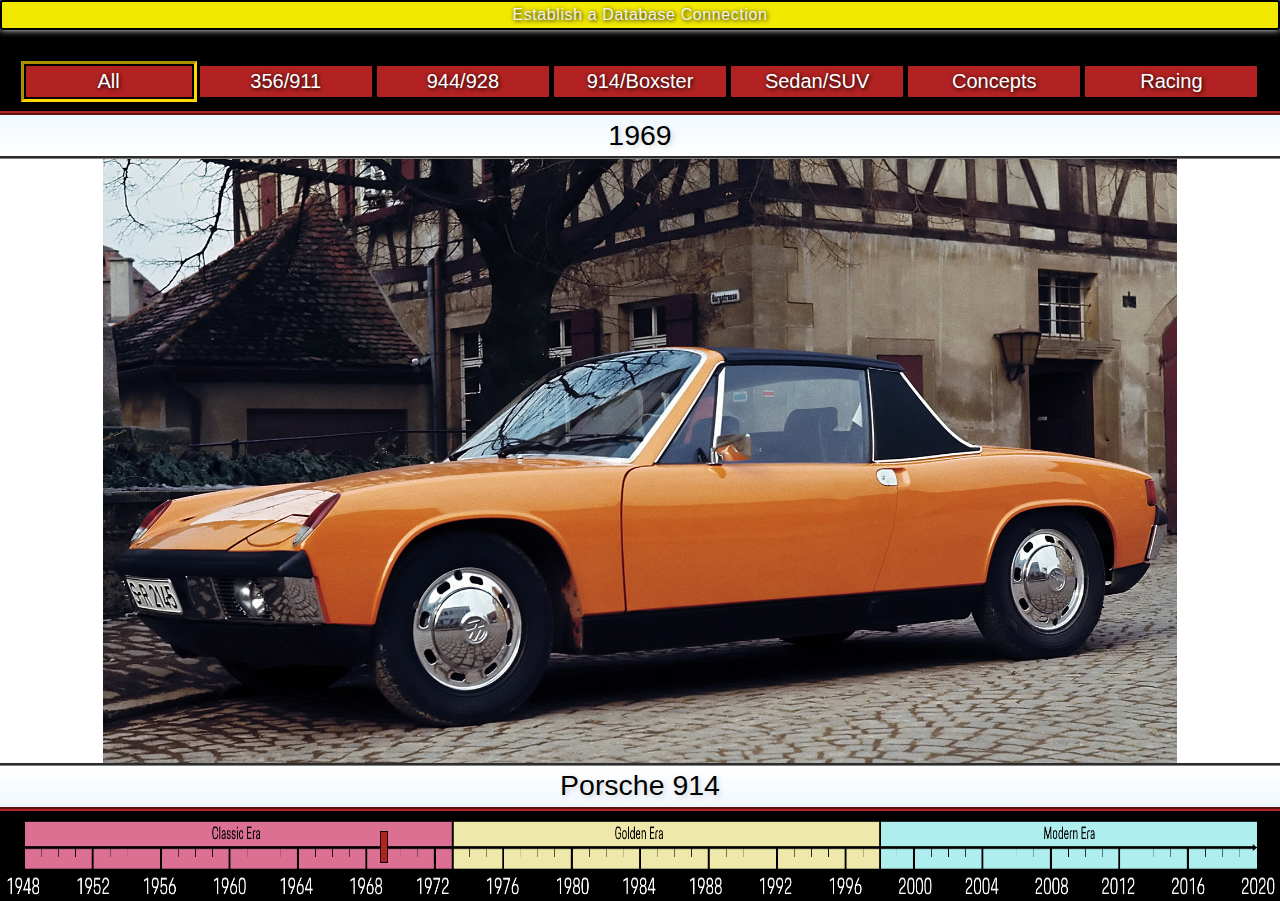
==== commit 47be479d: "Connection abilities to a mySQL-database added. To use them, you must replicate the database on your" ====
--- a/index.html
+++ b/index.html
@@ -9,7 +9,10 @@
     <body>
         <div class="nav">
             <div class="banner">
-
+                <div class="ajaxCall" id="ajaxCall">
+                    <p class="ajaxButton" id="porscheLoaderButton"><span class="porscheButton" id="buttonAjax"></span></p>
+                </div>
+                <p id="ajaxStatus"></p>
             </div>
 
             <div class="porsche-models">
--- a/css/index.css
+++ b/css/index.css
@@ -41,9 +41,6 @@
 }
 
 .nav-models li p {
-    color: white;
-    text-shadow: 1px 1px 4px black;
-    text-decoration: none;
     margin: 0;
 }
 
@@ -54,7 +51,6 @@
 }
 
 /* adds the names to the buttons at the top of the screen */
-
 #buttonAll:before {
     content: "All";
 }
@@ -342,6 +338,9 @@
 /* buttons and other smaller items */
 
 .porscheButton {
+    color: white;
+    text-shadow: 1px 1px 4px black;
+    text-decoration: none;
     display: block;
     padding: 4px 0 4px 0;
     font-size: 1.25em;
@@ -396,6 +395,35 @@
     border: 3px inset darkgoldenrod;
 }
 
+/* Temporary button that calls Ajax */
+#buttonAjax:before {
+    content: "Establish a Database Connection";
+}
+
+#porscheLoaderButton {
+    margin: 0;
+}
+
+#buttonAjax {
+    font-size: 1em;
+    opacity: 0.4;
+}
+
+#buttonAjax:hover {
+    opacity: 1;
+}
+
+#buttonAjax:active {
+    transform: translateY(2px);
+}
+
+#ajaxStatus {
+    color: blueviolet;
+    margin: 4px auto;
+    display: none;
+    text-align: center;
+}
+
 /* media queries */
 /* ones that adjust the central content based on current viewport height, the base one handles low verticality badly */
 @media all and (max-height: 840px) {
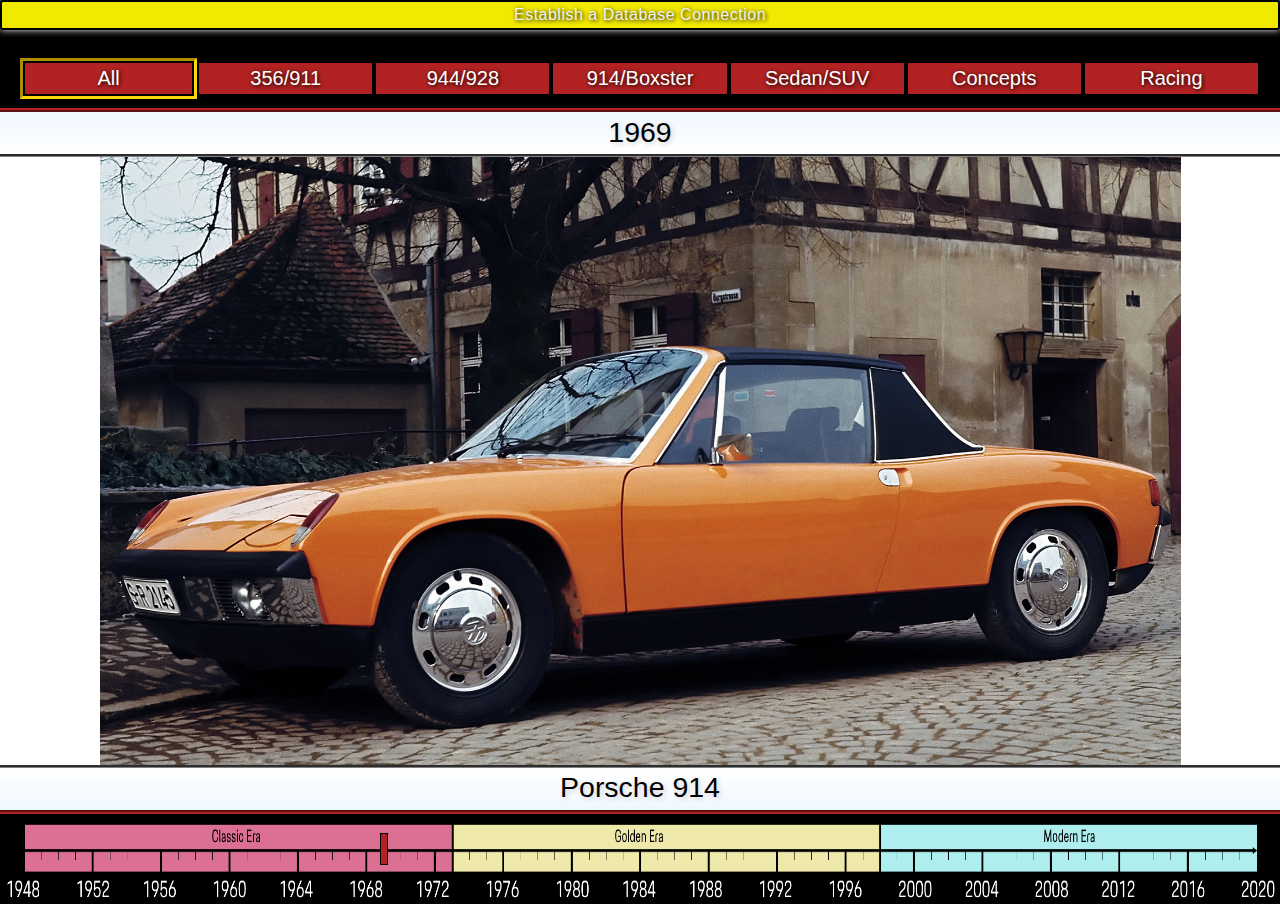
==== commit 604d9916: "Huge update. The Porsche 944 S2's showcase overview page is there to be enjoyed!" ====
--- a/index.html
+++ b/index.html
@@ -3,6 +3,7 @@
     <head>
         <title>GPRB Porsche Chronicle</title>
         <link rel="stylesheet" type="text/css" href="css/index.css">
+        <link rel="stylesheet" type="text/css" href="css/timeline.css">
         <script type="text/javascript" src="js/timeline.js"></script>
     </head>
 
@@ -47,7 +48,9 @@
                 <p id="porscheYear"></p>
             </div>
             <div class="porscheThumbnail">
-                <div class="porscheImageContainer" id="porscheImageContainer"></div>
+                <div class="porscheImageWrapper" id="porscheImageWrapper">
+                    <a class="porscheImageContainer" id="porscheImageContainer" href="showcase.html"></a>
+                </div>
             </div>
             <div class="porscheName" id="porscheNameBottom">
                 <div class="tableWrapper">
@@ -63,7 +66,7 @@
                 </div>
             </div>
         </div>
-        
+
         <div class="bottomBorderLine">
         </div>
 
--- a/css/index.css
+++ b/css/index.css
@@ -9,7 +9,8 @@
 
 body {
     /*background-image: url("../images/gradient-bg.jpg");*/
-    font-family: "Helvetica", "Arial", sans-serif;
+    font-family: "HelveticaNeue-Light", "Helvetica Neue Light", "Helvetica Neue", "Helvetica", "Arial", sans-serif;
+    font-weight: 300;
     background: black;
     background-repeat: no-repeat;
     background-size: cover;
@@ -30,13 +31,14 @@
     display: flex;
     padding: 0 30px 0 30px;
     margin: 10px;
+    margin-top: 7px;
     margin-bottom: 7px;
     list-style: none;
 }
 
 .nav-models li {
     display: table-cell;
-    width: 14.2%;
+    width: 14.4%;
     margin: 4px auto;
 }
 
@@ -171,33 +173,38 @@
 /* Includes the car's image, the top bar with the car's model year, and the bottom vertical navigation bar/model name combo. */
 
 .content {
-    height: 78%;
+    height: 78.6%;
     background-color: white;
 }
 
 .porscheThumbnail {
     height: 87.5%;
     display: flex;
+    border-top: 3px groove gray;
+    border-bottom: 3px groove gray;
     justify-content: center;
     align-items: center;
-    border-top: 3px groove gray;
-    border-bottom: 3px groove gray;
+}
+
+.porscheImageWrapper {
+    height: 100%;
+    width: 100%;
+    display: flex;
+    overflow: hidden;
 }
 
 .porscheImageContainer {
     height: 100%;
     width: 100%;
-    position: relative;
     background-image: url("../images/911_997.jpg");
     background-size: contain;
     background-position: center;
     background-repeat: no-repeat;
-    left: 0%;
-    -webkit-transition: left 1.4s ease-in;
-    -moz-transition: left 1.4s ease-in;
-    -ms-transition: left 1.4s ease-in;
-    -o-transition: left 1.4s ease-in;
-    transition: left 1.4s ease-in;
+    -webkit-transition: transform .45s;
+    -moz-transition: transform .45s;
+    -ms-transition: transform .45s;
+    -o-transition: transform .45s;
+    transition: transform .45s;
 }
 
 .porscheName {
@@ -265,7 +272,7 @@
     justify-content: center;
     align-items: center;
     width: 54.5%;
-    min-width: 1024px;
+    min-width: 900px;
     height: 100%;
     overflow: hidden;
 }
@@ -358,7 +365,7 @@
 .porscheButton:hover {
     background: rgb(255,246,0);
     box-shadow: 0 0 7px white;
-    letter-spacing: 0.6px;
+    letter-spacing: 0.5px;
     cursor: pointer;
 }
 
--- a/css/timeline.css
+++ b/css/timeline.css
@@ -0,0 +1,43 @@
+/* This CSS file contains styling features I don't want to share between the timeline and showcase pages. */
+
+.porscheImageWrapper:hover, .porscheImageWrapper:focus {
+    border-bottom: 3px solid rgb(255,246,0);
+    border-top: 3px solid rgb(255,246,0);
+    box-shadow: 0 0 7px white;
+    cursor: pointer;
+}
+
+.porscheImageContainer:before {
+    content: "";
+    height: 0px;
+    width: 0px;
+    position: absolute;
+    top: 0;
+    left: 0;
+    -webkit-transition: background .45s ease-out;
+    -moz-transition: background .45s ease-out;
+    -ms-transition: background .45s ease-out;
+    -o-transition: background .45s ease-out;
+    transition: background .45s ease-out;
+}
+
+.porscheImageWrapper:hover .porscheImageContainer, .porscheImageWrapper:focus .porscheImageContainer {
+    transform: scale(1.11);
+}
+
+.porscheImageWrapper:hover .porscheImageContainer:before, .porscheImageWrapper:focus .porscheImageContainer:before {
+    height: 100%;
+    width: 100%;
+    background: rgba(255,246,0,0.36);
+}
+
+.porscheImageWrapper:active {
+    border-bottom: 3px solid sienna;
+    border-top: 3px solid sienna;
+    transform: translateY(2px);
+}
+
+.porscheImageWrapper:active .porscheImageContainer:before {
+    background: sienna;
+    opacity: 0.36;
+}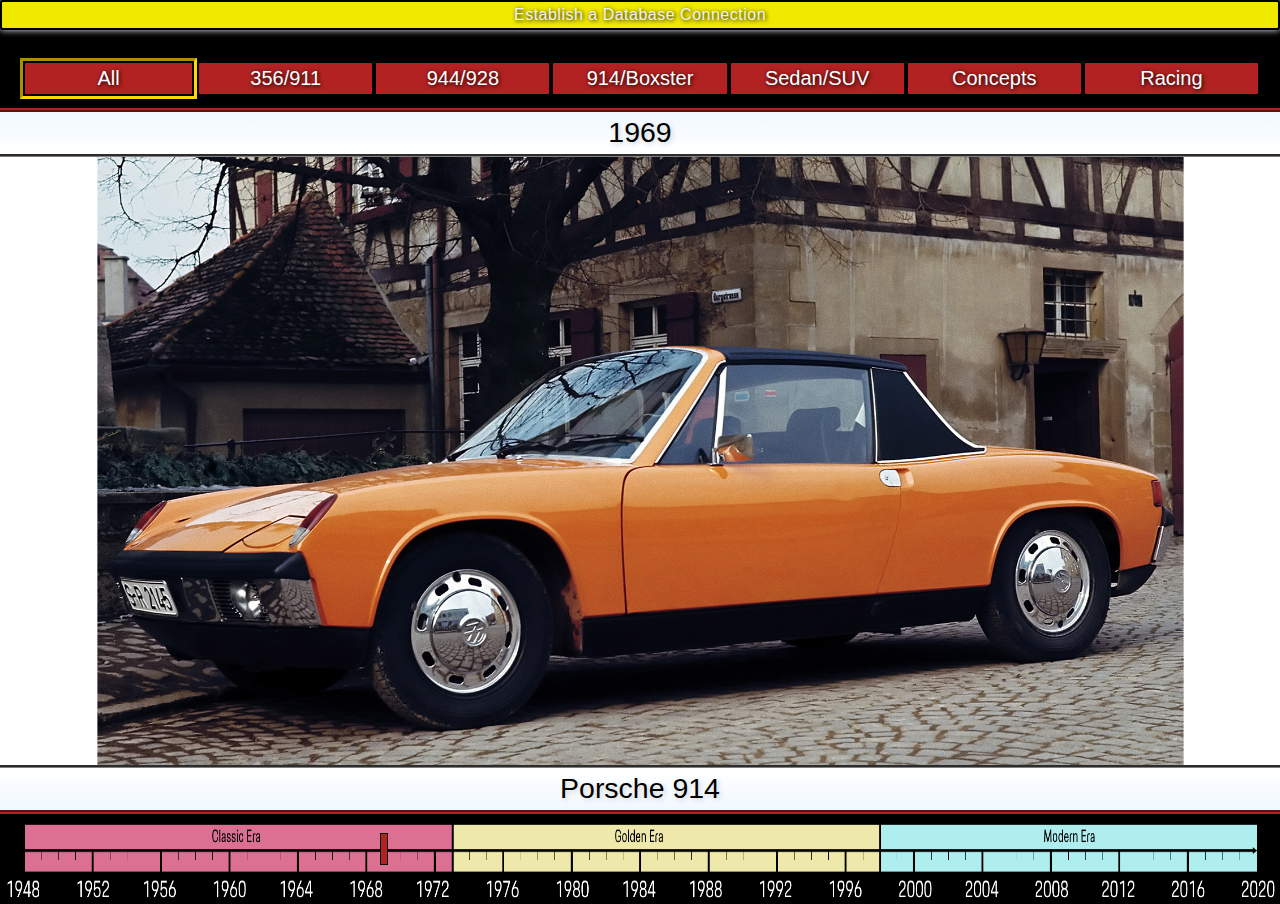
==== commit 480dfc34: "Spec Sheet-page complete aside from the text, Beauty shots WIP, Video 0%" ====
--- a/index.html
+++ b/index.html
@@ -5,6 +5,7 @@
         <link rel="stylesheet" type="text/css" href="css/index.css">
         <link rel="stylesheet" type="text/css" href="css/timeline.css">
         <script type="text/javascript" src="js/timeline.js"></script>
+        <script type="text/javascript" src="js/showcase-timeline.js"></script>
     </head>
 
     <body>
@@ -48,8 +49,8 @@
                 <p id="porscheYear"></p>
             </div>
             <div class="porscheThumbnail">
-                <div class="porscheImageWrapper" id="porscheImageWrapper">
-                    <a class="porscheImageContainer" id="porscheImageContainer" href="showcase.html"></a>
+                <div class="beaImageWrapper" id="beaImageWrapper">
+                    <a class="beaImageContainer" id="beaImageContainer" href="showcase.html"></a>
                 </div>
             </div>
             <div class="porscheName" id="porscheNameBottom">
--- a/css/index.css
+++ b/css/index.css
@@ -173,7 +173,7 @@
 /* Includes the car's image, the top bar with the car's model year, and the bottom vertical navigation bar/model name combo. */
 
 .content {
-    height: 78.6%;
+    height: 78.7%;
     background-color: white;
 }
 
@@ -184,27 +184,61 @@
     border-bottom: 3px groove gray;
     justify-content: center;
     align-items: center;
-}
-
-.porscheImageWrapper {
+    -webkit-transition: background .30s ease-out;
+    -moz-transition: background .30s ease-out;
+    -ms-transition: background .30s ease-out;
+    -o-transition: background .30s ease-out;
+    transition: background .30s ease-out;
+}
+
+.beaImageWrapper {
     height: 100%;
     width: 100%;
     display: flex;
     overflow: hidden;
 }
 
-.porscheImageContainer {
+.beaImageContainer {
     height: 100%;
     width: 100%;
-    background-image: url("../images/911_997.jpg");
     background-size: contain;
     background-position: center;
     background-repeat: no-repeat;
-    -webkit-transition: transform .45s;
-    -moz-transition: transform .45s;
-    -ms-transition: transform .45s;
-    -o-transition: transform .45s;
-    transition: transform .45s;
+    -webkit-transition: transform .28s;
+    -moz-transition: transform .28s;
+    -ms-transition: transform .28s;
+    -o-transition: transform .28s;
+    transition: transform .28s;
+    transform: scale(1.003);
+}
+
+.beaImageWrapper:hover, .beaImageWrapper:focus {
+    box-shadow: 0 0 7px white;
+    cursor: pointer;
+}
+
+.beaImageContainer:before {
+    content: "";
+    height: 0px;
+    width: 0px;
+    position: absolute;
+    top: 0;
+    left: 0;
+    -webkit-transition: background .28s ease-out;
+    -moz-transition: background .28s ease-out;
+    -ms-transition: background .28s ease-out;
+    -o-transition: background .28s ease-out;
+    transition: background .28s ease-out;
+}
+
+.beaImageWrapper:hover .beaImageContainer, .beaImageWrapper:focus .beaImageContainer {
+    transform: scale(1.05);
+}
+
+.beaImageWrapper:hover .beaImageContainer:before, .beaImageWrapper:focus .beaImageContainer:before {
+    height: 100%;
+    width: 100%;
+    background: rgba(255,246,0,0.08);
 }
 
 .porscheName {
@@ -239,7 +273,7 @@
 }
 
 .bottomBorderLine {
-    height: 3px;
+    height: 2px;
     background: aliceblue;
     border-bottom: 4px groove firebrick;
 }
@@ -285,11 +319,12 @@
     background: lightgray;
     padding-left: 10px;
     padding-right: 10px;
-    -webkit-transition: all 0.15s ease-out;
-    -moz-transition: all 0.15s ease-out;
-    -ms-transition: all 0.15s ease-out;
-    -o-transition: all 0.15s ease-out;
-    transition: all 0.15s ease-out;
+    -webkit-transition: all 0.1s ease-out;
+    -moz-transition: all 0.1s ease-out;
+    -ms-transition: all 0.1s ease-out;
+    -o-transition: all 0.1s ease-out;
+    transition: all 0.1s ease-out;
+    transform: scale(1.00);
 }
 
 .tableWrapper .upArrows {
@@ -355,11 +390,11 @@
     background: firebrick;
     border: 2px solid black;
     border-radius: 3px;
-    -webkit-transition: all 0.15s ease-out;
-    -moz-transition: all 0.15s ease-out;
-    -ms-transition: all 0.15s ease-out;
-    -o-transition: all 0.15s ease-out;
-    transition: all 0.15s ease-out;
+    -webkit-transition: all 0.1s ease-out;
+    -moz-transition: all 0.1s ease-out;
+    -ms-transition: all 0.1s ease-out;
+    -o-transition: all 0.1s ease-out;
+    transition: all 0.1s ease-out;
 }
 
 .porscheButton:hover {
@@ -386,11 +421,11 @@
 
 .porsche-model-family {
     height: 36px;
-    -webkit-transition: width 0.2s ease-in;
-    -moz-transition: width 0.2s ease-in;
-    -ms-transition: width 0.2s ease-in;
-    -o-transition: width 0.2s ease-in;
-    transition: width 0.2s ease-in;
+    -webkit-transition: width 0.15s ease-in;
+    -moz-transition: width 0.15s ease-in;
+    -ms-transition: width 0.15s ease-in;
+    -o-transition: width 0.15s ease-in;
+    transition: width 0.15s ease-in;
 }
 
 .porsche-model-family .selectedFamily {
--- a/css/timeline.css
+++ b/css/timeline.css
@@ -1,43 +1,16 @@
 /* This CSS file contains styling features I don't want to share between the timeline and showcase pages. */
 
-.porscheImageWrapper:hover, .porscheImageWrapper:focus {
+.porscheThumbnail:hover {
+    background: rgba(255,246,0,0.44);
+}
+
+.beaImageWrapper:hover, .beaImageWrapper:focus {
     border-bottom: 3px solid rgb(255,246,0);
     border-top: 3px solid rgb(255,246,0);
-    box-shadow: 0 0 7px white;
-    cursor: pointer;
 }
 
-.porscheImageContainer:before {
-    content: "";
-    height: 0px;
-    width: 0px;
-    position: absolute;
-    top: 0;
-    left: 0;
-    -webkit-transition: background .45s ease-out;
-    -moz-transition: background .45s ease-out;
-    -ms-transition: background .45s ease-out;
-    -o-transition: background .45s ease-out;
-    transition: background .45s ease-out;
-}
-
-.porscheImageWrapper:hover .porscheImageContainer, .porscheImageWrapper:focus .porscheImageContainer {
-    transform: scale(1.11);
-}
-
-.porscheImageWrapper:hover .porscheImageContainer:before, .porscheImageWrapper:focus .porscheImageContainer:before {
-    height: 100%;
-    width: 100%;
-    background: rgba(255,246,0,0.36);
-}
-
-.porscheImageWrapper:active {
+.beaImageWrapper:active {
     border-bottom: 3px solid sienna;
     border-top: 3px solid sienna;
     transform: translateY(2px);
-}
-
-.porscheImageWrapper:active .porscheImageContainer:before {
-    background: sienna;
-    opacity: 0.36;
 }